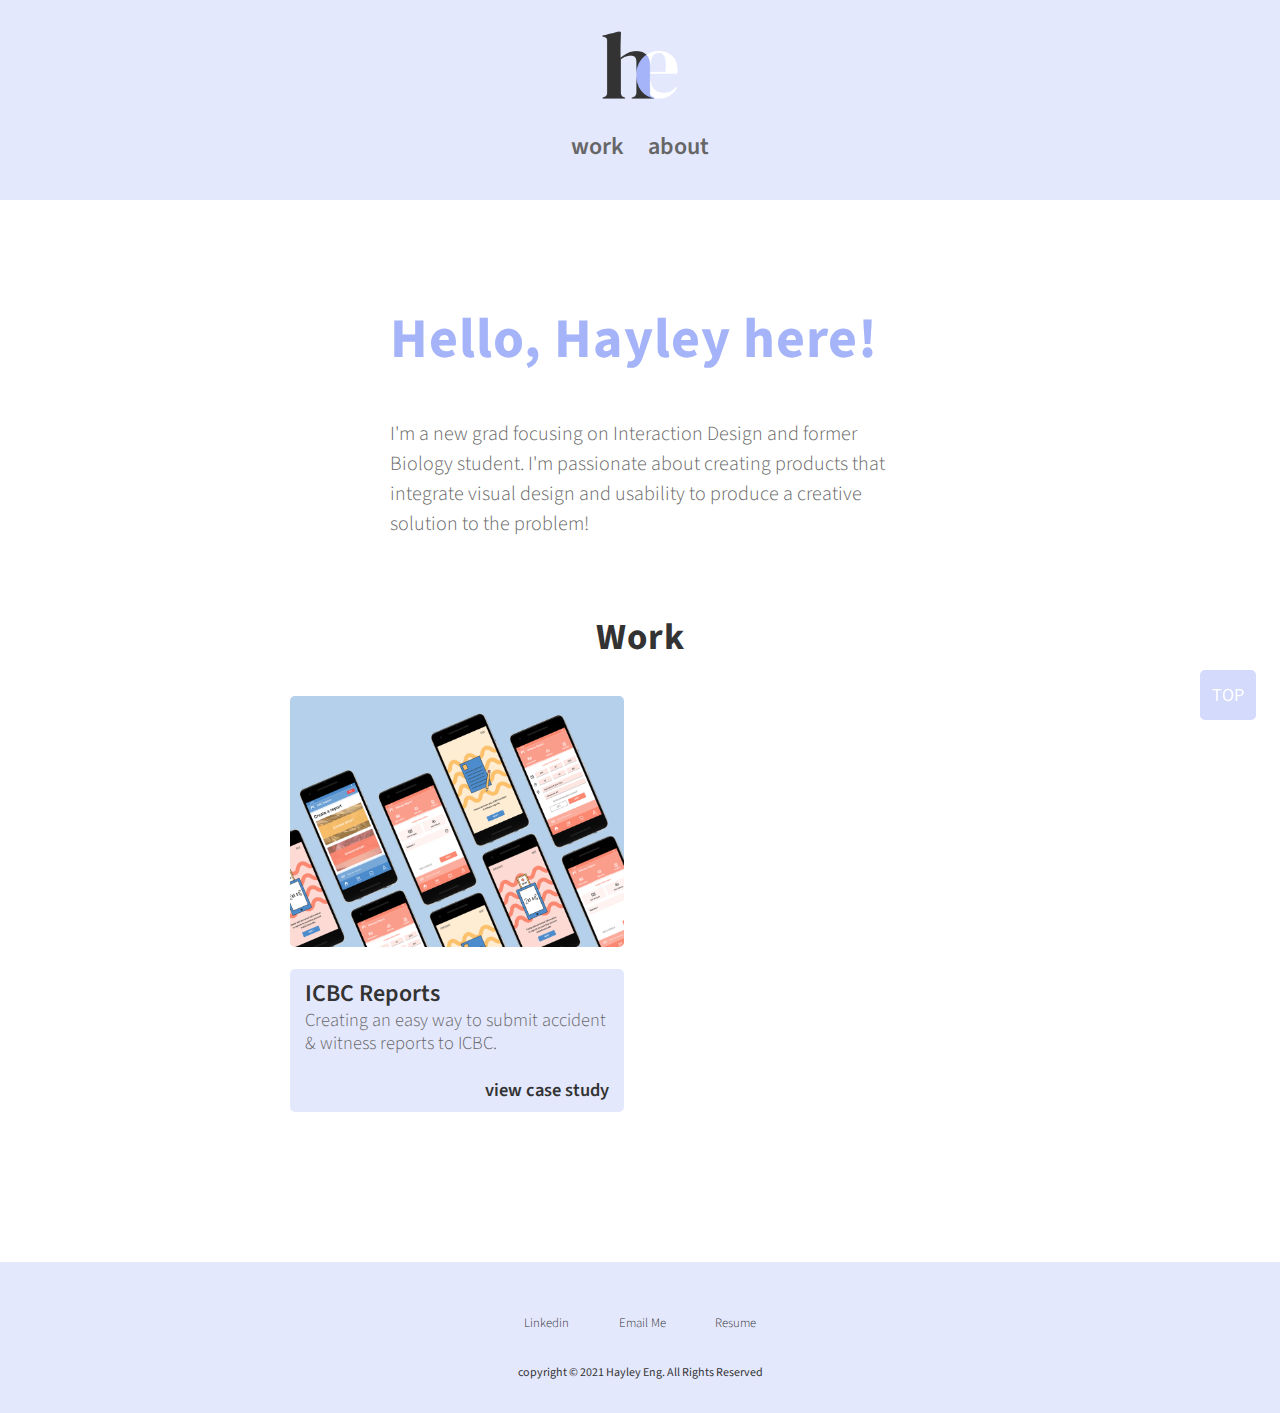
==== hayleyeng/index.html @ 1d19546e "Add files via upload" ====
<!DOCTYPE html>
<html lang="en">
<head>
    <meta charset="UTF-8">
    <meta name="viewport" content="width=device-width, initial-scale=1.0">
    <title>Hayley Eng</title>

    <link rel="shortcut icon" type="image/png" href="images/favicon-circle.png">

    <link rel="preconnect" href="https://fonts.gstatic.com">
    <link href="https://fonts.googleapis.com/css2?family=Playfair+Display:wght@700&family=Source+Sans+Pro:wght@300;400;600&display=swap" rel="stylesheet">

    <link rel="stylesheet" href="https://cdnjs.cloudflare.com/ajax/libs/font-awesome/5.15.1/css/all.min.css" integrity="sha512-+4zCK9k+qNFUR5X+cKL9EIR+ZOhtIloNl9GIKS57V1MyNsYpYcUrUeQc9vNfzsWfV28IaLL3i96P9sdNyeRssA==" crossorigin="anonymous" />

    <link rel="stylesheet" href="css/styles.css">
</head>
<body>
    <div id="top">

    </div>    


    <header >
       
        <div class="logo-menu"><div class="logo">
        <img src="images/hayleywebsite-logo.png" alt="logo">
        </div>
        
        <div class="nav-menu">
        <i onclick="dropDown()" class="fas fa-bars" id="open-menu"></i>
        </div></div>

        <nav class="navigation">
            <ul>
                <li>
                    <a href="index.html">Work</a>
                </li>
                <li>
                    <a href="pages/about.html">About</a>
                </li>
               
            </ul>
        </nav>

    </header>

<main>

<div class="hello-intro">
    
    <h1 class="hello">Hello, Hayley here!</h1>

    <div class="introduction">I'm a new grad focusing on Interaction Design and former Biology student. I'm passionate about creating products that integrate visual design and usability to produce a creative solution to the problem!</div>



</div>

<h1 class="work">Work</h1>

<div class="work-gallery">    

<!-- Project 1 -->

    <div class="project">
        <a href="pages/ICBC-reports.html"><img src="images/ICB-layout-blue.png" alt="ICBC-reports"></a>

        <div class="project-info">

            <div class="project-name">
                <a href="pages/ICBC-reports.html">ICBC Reports</a>
            </div>
            <div class="project-intro">
                Creating an easy way to submit accident & witness reports to ICBC.
            </div>

            <div class="work-link">
                <a href="pages/ICBC-reports.html">View Case Study</a>
            </div>
        </div>

    </div>


</div>


</main>

<footer>
    <div class="extra-links">
        <ul>
            <li><a href="https://www.linkedin.com/in/hayleyeng/" target="_blank"><i class="fab fa-linkedin"></i>Linkedin</a></li>

            <li><a href="mailto:hayleyeng97@gmail.com"><i class="fas fa-at"></i>Email Me</a></li>

            <li><a href="https://drive.google.com/file/d/1YfNT4rEw1yVwobBhuE-TknI_xZK_dXEF/view?usp=sharing" target="_blank"><i class="far fa-file"></i>Resume</a></li>
        </ul>

    </div>

    <div class="copyright">copyright &copy 2021 Hayley Eng. All Rights Reserved</div>

</footer>

<div class="drop-menu hide" id="drop-menu">
    <ul>
        <li><a href="index.html"><i class="fas fa-briefcase"></i>work</a></li>

        <li><a href="pages/about.html"><i class="fas fa-user-circle"></i>about</a></li>
        
        <li><a href="https://drive.google.com/file/d/1YfNT4rEw1yVwobBhuE-TknI_xZK_dXEF/view?usp=sharing" target="_blank"><i class="far fa-file"></i>resume</a></li>
    </ul>


</div>

<div class="return-top">
    <a href="#top">TOP</a>
</div>

<script src="js/scripts.js"></script>

</body>


</html>
---- hayleyeng/css/styles.css ----
img{
    max-width: 100%;
    height: auto;
}

body{
    margin: 0;
}

/* typography */

h1{
    font-family: 'Source Sans Pro', sans-serif;
    color: #333333;
    letter-spacing: 1px;
    margin: 0;
}

body{
    font-family: 'Source Sans Pro', sans-serif;
    color: #666666;
    font-weight: 300;
    font-size: 1.15rem;
}
/* header */

.logo img{
    width: 1.5rem;
    height: auto;
}

.navigation{
    display: none;
}

.navigation li{
    list-style-type: none;

}

.navigation a{
    color: #666666;
    text-decoration: none;
}

header{
    
    background-color:#E4E8FD;
    width: 100%;
    padding: 0.625rem 4rem;

    position: fixed;
    z-index: 9999;
    top: 0;

    box-sizing: border-box;
   

}

.logo-menu{
    display: flex;
    justify-content: space-between;
    align-items: center;
}

.nav-menu{
    color: #666666;
    font-size: 1.5rem;
}

.navigation a:hover{
   
    transition: 0.3s;
    color: #a5b4f9;
}

/* intro */

main{
    margin: 6.25rem 4rem;


}

.hello{
    margin: 2.5rem 0;
    color: #a5b4f9;
    font-size: 3.5rem;
}

.introduction{
    line-height: 1.5;
    margin-bottom: 2.5rem;
    font-size: 1.25rem;
}

/* work */

.work{
    margin-bottom: 2.5rem;
    max-width: 43.75rem;
    margin: auto;
    padding: 2rem 0;
}

.project{
    margin-bottom: 3.125rem;
}

.project img{
    border-radius: 0.3125rem;
}

.project-name{
    font-weight: 600;
    font-size: 1.5rem;
    
}

.project-name a{
    color: #333333;
    text-decoration: none;
}

.project-name a:hover{
    color: #a5b4f9;
    transition: 0.3s;
}

.work-link{
    margin-top: 1.5rem;
}

.work-link a{
    text-decoration: none;
    color: #333333;
    padding: 0.625rem 1.25rem;
    border: 0.3125rem solid #a5b4f9;
    border-radius: 0.3125rem;

    font-weight: 600;
    text-transform: lowercase;

}

.work-link a:hover{
    color: #a5b4f9;
    transition: 0.3s;
}

.project-info{
    line-height: 2;
}



/* footer */

footer{
    margin-top: 0.3125rem;
    background-color: #E4E8FD;
    padding: 2rem 0;


    
}

.extra-links{
    /* margin-top: 100px; */
    margin-bottom: 1rem;
}

.extra-links ul{
    margin: 0;
    padding: 0;
    text-align: center;
   
}

.extra-links li{
    display: inline-block;
    list-style-type: none;
    margin: 0 0.625rem;
    

}

.extra-links a{
    display: block;
    text-decoration: none;
    color: #333333;
    
    background-color: #E4E8FD;
    padding: 1rem 0.8rem;
    border-radius: 50%;
    font-size: 0.8rem;


  
}

.extra-links a:hover{
    color: #a5b4f9;
    transition: 0.3s;
}

.extra-links i{
    display: block;
    font-size: 1rem;
    padding-bottom: 0.25rem;
}

.copyright{
    font-size: 0.75rem;
    font-weight: 400;
    color: #333333;
    text-align: center;

    /* margin-bottom: 50px; */
}


/* drop down menu */


.drop-menu{
    display: none;
    position: fixed;
    top: 3.125rem;
    right: 0;
    width: 100%;
    
    

    text-align: center;
    background-color: rgba(255, 255, 255, 0.7);
    
    line-height: 3;
    
    border-bottom-left-radius: 1.25rem;
    border-bottom-right-radius: 1.25rem;
    

    z-index:99;
    
    box-shadow: 0px 0.625rem 1.25rem rgba(0,0,0,0.1);
    backdrop-filter: blur(10px);
}

.show{
    display: block;
    
    
}

.nav-menu:hover{
    color: #a5b4f9;
    transition: 0.3s;
}

.drop-menu ul{
    padding: 0;
    margin: 0;

    padding-top: 1.5rem;
    padding-bottom: 0.625rem;
    
}

.drop-menu li{
    list-style-type: none;
}

.drop-menu a{
    text-decoration: none;
    color: #666666;

    font-weight: 600;
    font-size: 1.5rem;

}

.drop-menu a:hover{
    color: #a5b4f9;
    transition: 0.3s;
}

.drop-menu i{
  
    padding-right: 1.25rem;
}


/* return to top */

.return-top{
    position: fixed;
    bottom: 12rem;
    right: 1.5rem;
}

.return-top a{
    text-decoration: none;
    padding: 0.75rem;
    border-radius: 5px;
    background-color:#a5b4f97e;
    font-weight: 400;
    color: white;
}

.return-top a:hover{
    color: #999999;
    transition: 0.3s;
}

/* Media Query */


/* Tablet size (ipad)*/

@media screen and (min-width: 600px){


header{
    display: block;
    text-align: center;

    width: 100%;
    height: 12.5rem;

    position: static;
}

.logo{
    padding-top: 1rem;

}

.logo img{
    width: 4.875rem;
    height: auto;
}

.logo-menu{
    justify-content: center;
}

.nav-menu{
    display: none;
}

.navigation{
    display: block;
   
    
}

.navigation ul{
    padding: 0;
}

.navigation li{
    display: inline-block;
    padding: 0 0.625rem;
}

.navigation a{
    font-weight: 600;
    font-size: 1.5rem;
    text-transform: lowercase;
}


.hello-intro{
    width: 31.25rem;
    margin: auto;
    
}

.work{
    text-align: center;
}



.work-gallery{
    display: grid;
    grid-template-columns: 1fr 1fr;
    grid-gap: 2rem;

    max-width: 31.25rem;
margin: auto;
}

.project-info{
    background-color: #E4E8FD;
    border-radius: 0.3125rem;

    text-align: left;
    margin-top: 0.9375rem;
    padding: 0.625rem 0.9375rem;

    line-height: 1.25;
}

.work-link{
    text-align: right;
}

.work-link a{
    border: 0;
    padding: 0;
    
}

.work-link a:hover{
    border: 0;

}
}


/* desktop size */


@media screen and (min-width: 900px){


.work-gallery{
    max-width: 43.75rem;
    margin: auto;
}


}
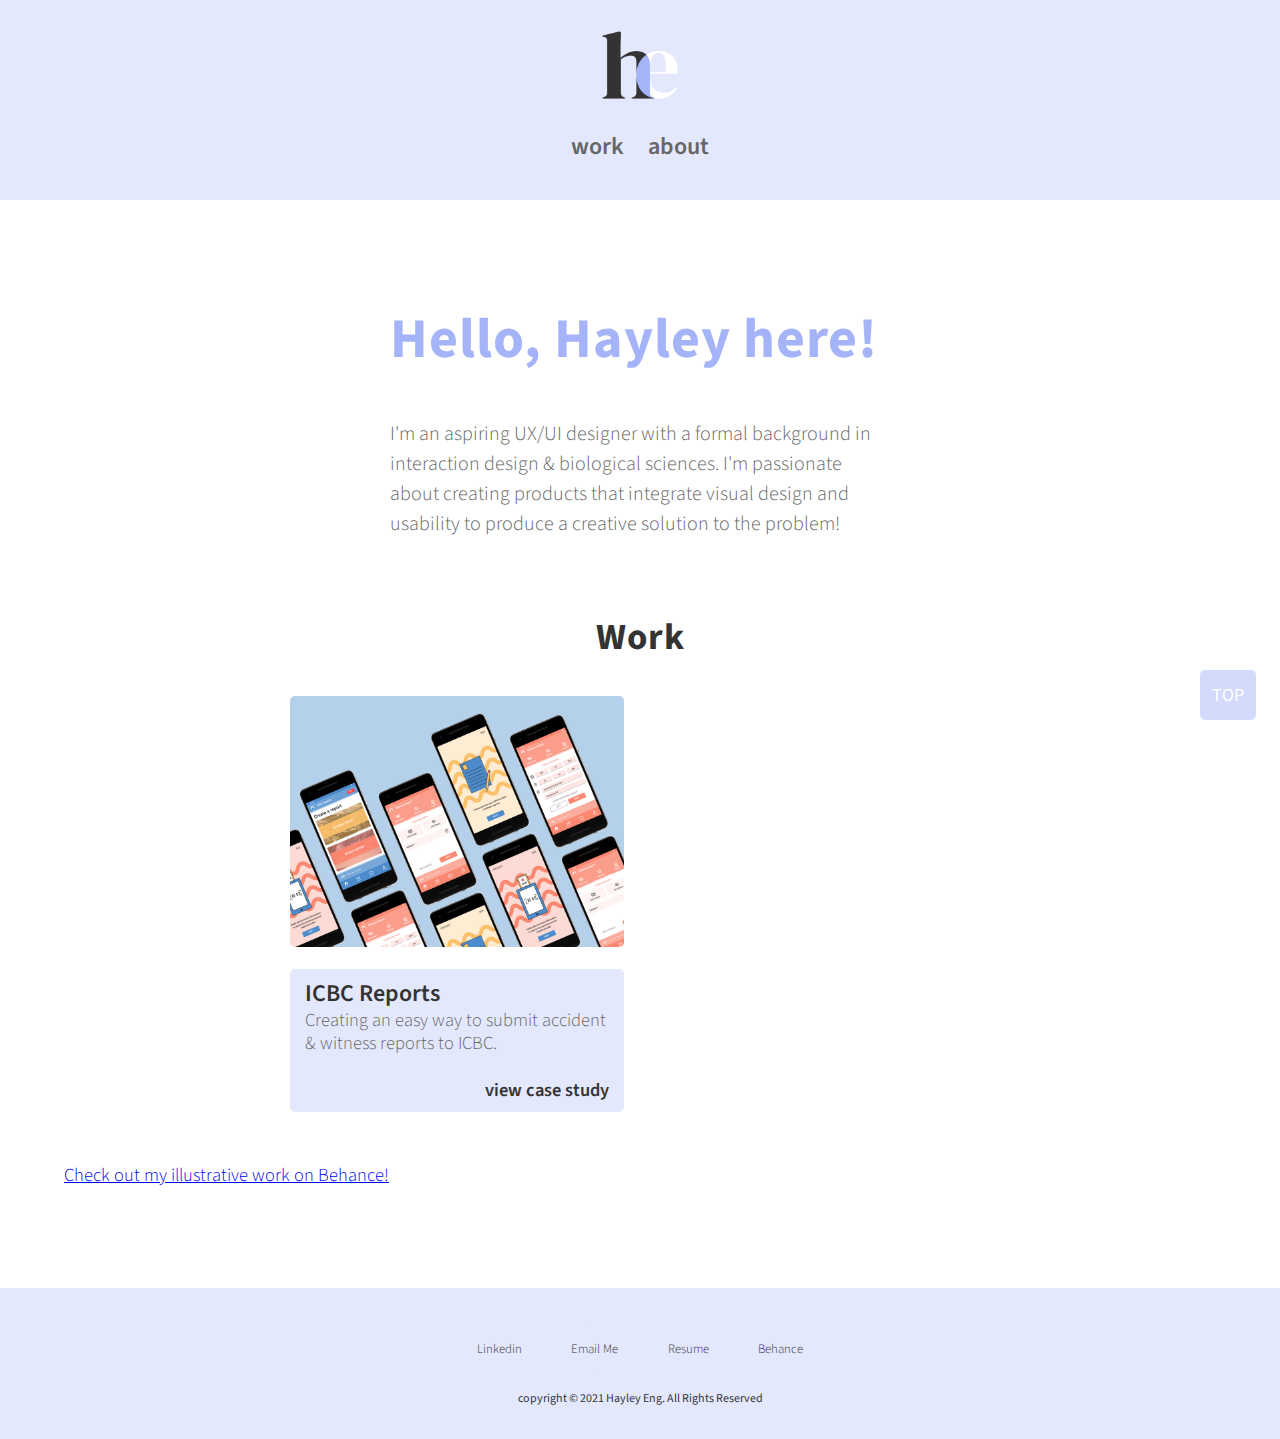
==== commit 5603dab4: "Update index.html" ====
--- a/hayleyeng/index.html
+++ b/hayleyeng/index.html
@@ -5,7 +5,7 @@
     <meta name="viewport" content="width=device-width, initial-scale=1.0">
     <title>Hayley Eng</title>
 
-    <link rel="shortcut icon" type="image/png" href="images/favicon-circle.png">
+    <link rel="shortcut icon" type="image/png" href="images/favicon-circle.png?">
 
     <link rel="preconnect" href="https://fonts.gstatic.com">
     <link href="https://fonts.googleapis.com/css2?family=Playfair+Display:wght@700&family=Source+Sans+Pro:wght@300;400;600&display=swap" rel="stylesheet">
@@ -50,7 +50,11 @@
     
     <h1 class="hello">Hello, Hayley here!</h1>
 
-    <div class="introduction">I'm a new grad focusing on Interaction Design and former Biology student. I'm passionate about creating products that integrate visual design and usability to produce a creative solution to the problem!</div>
+    <div class="introduction">
+        <p>I'm an aspiring UX/UI designer with a formal background in interaction design & biological sciences. I'm passionate about creating products that integrate visual design and usability to produce a creative solution to the problem!</p>
+
+        
+    </div>
 
 
 
@@ -81,8 +85,30 @@
 
     </div>
 
+    <div class="project" style="display:none">
+        <a href="#"><img src="images/coming-soon.png" alt="ICBC-reports-design-system"></a>
+
+        <div class="project-info">
+
+            <div class="project-name">
+                <a href="pages/ICBC-reports.html">ICBC Reports: Design System</a>
+            </div>
+            <div class="project-intro">
+                Currently under construction.
+               
+            </div>
+
+            <div class="work-link">
+                <a href="#">coming soon!</a>
+            </div>
+        </div>
+
+    </div>
+
 
 </div>
+
+<div class="behance-link"><a href="https://www.behance.net/hayleyeng" target="_blank">Check out my illustrative work on Behance!</a></div>
 
 
 </main>
@@ -95,6 +121,8 @@
             <li><a href="mailto:hayleyeng97@gmail.com"><i class="fas fa-at"></i>Email Me</a></li>
 
             <li><a href="https://drive.google.com/file/d/1YfNT4rEw1yVwobBhuE-TknI_xZK_dXEF/view?usp=sharing" target="_blank"><i class="far fa-file"></i>Resume</a></li>
+
+            <li><a href="https://www.behance.net/hayleyeng" target="_blank"><i class="fab fa-behance"></i>Behance</a></li>
         </ul>
 
     </div>
@@ -105,11 +133,15 @@
 
 <div class="drop-menu hide" id="drop-menu">
     <ul>
-        <li><a href="index.html"><i class="fas fa-briefcase"></i>work</a></li>
+        <li><a href="index.html"><i class="fas fa-briefcase"></i>Work</a></li>
 
-        <li><a href="pages/about.html"><i class="fas fa-user-circle"></i>about</a></li>
+        <li><a href="pages/about.html"><i class="fas fa-user-circle"></i>About</a></li>
         
-        <li><a href="https://drive.google.com/file/d/1YfNT4rEw1yVwobBhuE-TknI_xZK_dXEF/view?usp=sharing" target="_blank"><i class="far fa-file"></i>resume</a></li>
+        <li><a href="https://www.behance.net/hayleyeng" target="_blank"><i class="far fa-file"></i>Resume</a></li>
+
+        <li><a href="https://drive.google.com/file/d/1YfNT4rEw1yVwobBhuE-TknI_xZK_dXEF/view?usp=sharing" target="_blank"><i class="fab fa-behance"></i>Behance</a></li>
+
+        
     </ul>
 
 
@@ -124,4 +156,4 @@
 </body>
 
 
-</html>+</html>
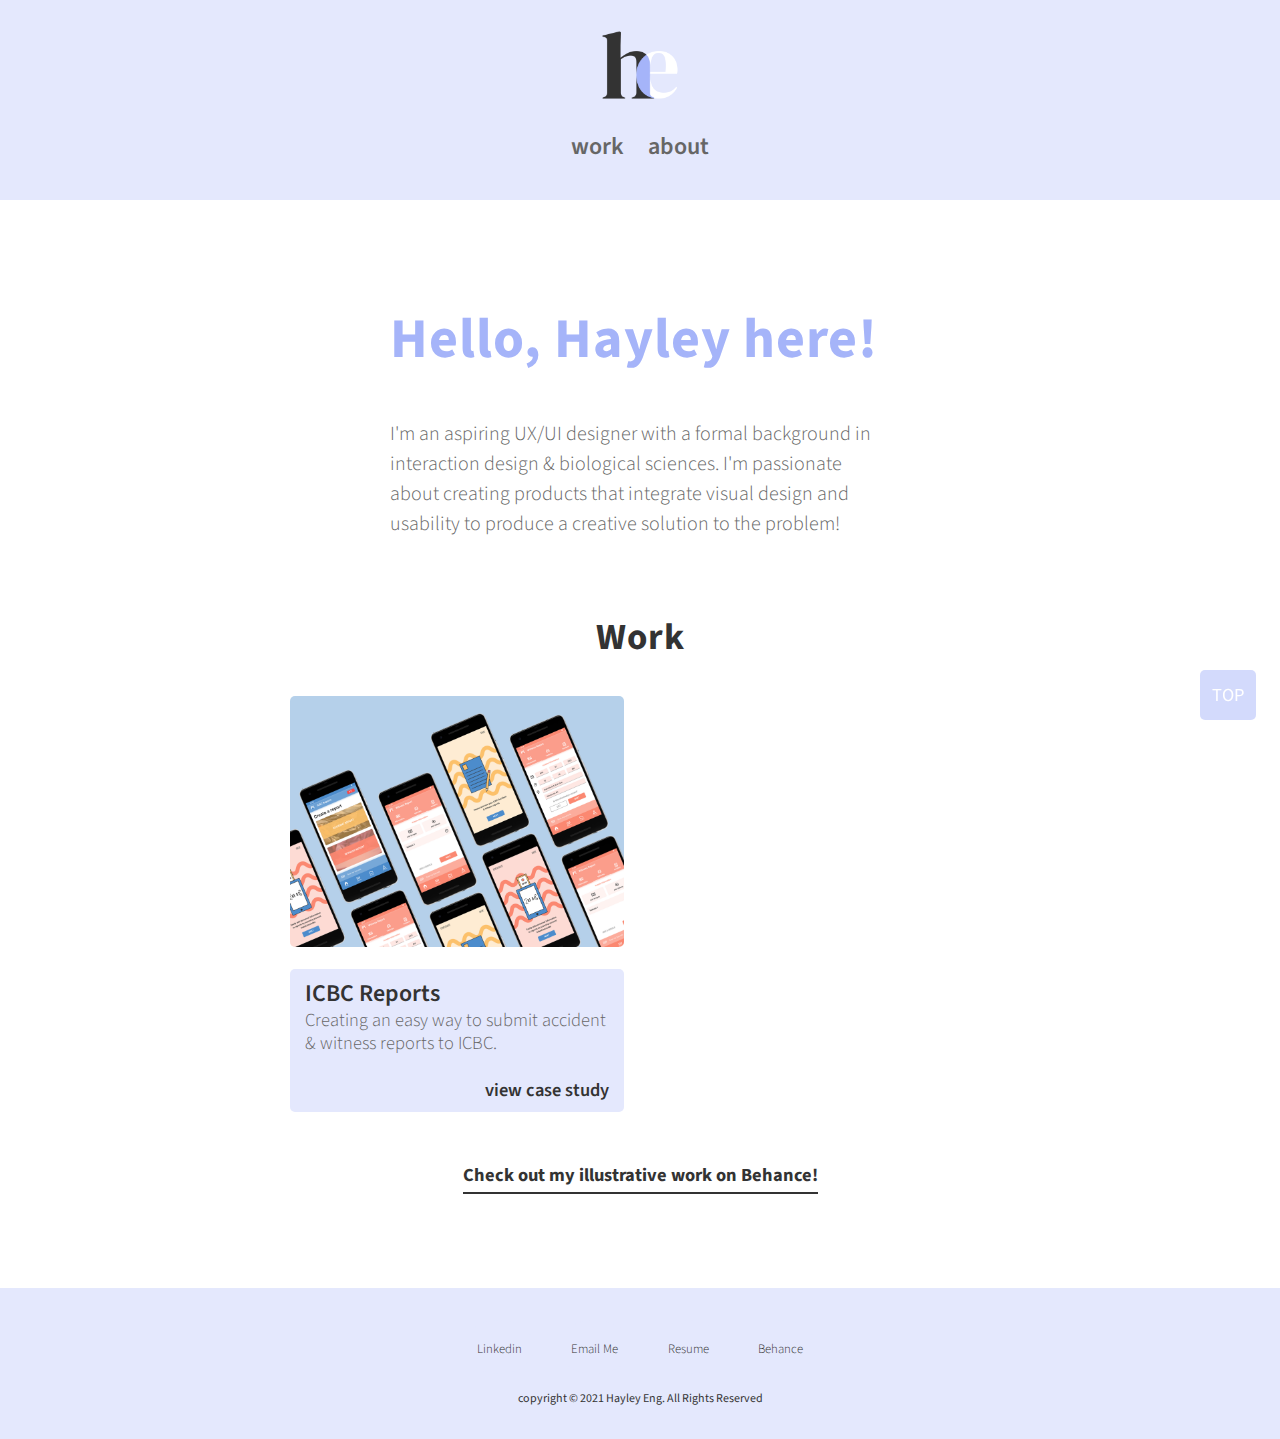
==== commit f44d587e: "Update index.html" ====
--- a/hayleyeng/index.html
+++ b/hayleyeng/index.html
@@ -137,9 +137,9 @@
 
         <li><a href="pages/about.html"><i class="fas fa-user-circle"></i>About</a></li>
         
-        <li><a href="https://www.behance.net/hayleyeng" target="_blank"><i class="far fa-file"></i>Resume</a></li>
+        <li><a href="https://drive.google.com/file/d/1YfNT4rEw1yVwobBhuE-TknI_xZK_dXEF/view?usp=sharing" target="_blank"><i class="far fa-file"></i>Resume</a></li>
 
-        <li><a href="https://drive.google.com/file/d/1YfNT4rEw1yVwobBhuE-TknI_xZK_dXEF/view?usp=sharing" target="_blank"><i class="fab fa-behance"></i>Behance</a></li>
+        <li><a href="https://www.behance.net/hayleyeng" target="_blank"><i class="fab fa-behance"></i>Behance</a></li>
 
         
     </ul>
--- a/hayleyeng/css/styles.css
+++ b/hayleyeng/css/styles.css
@@ -153,6 +153,25 @@
     line-height: 2;
 }
 
+.behance-link{
+    text-align: center;
+    margin: auto;
+}
+
+.behance-link a{
+    color: #333333;
+    text-decoration: none;
+    border-bottom: 2.5px solid #333333;
+    padding-bottom: 0.25rem;
+    font-weight: 700;
+}
+
+.behance-link a:hover{
+    color: #a5b4f9;
+    padding-bottom: 0.5rem;
+    border-bottom: 2.5px solid #a5b4f9;
+    transition: 0.3s;
+}
 
 
 /* footer */
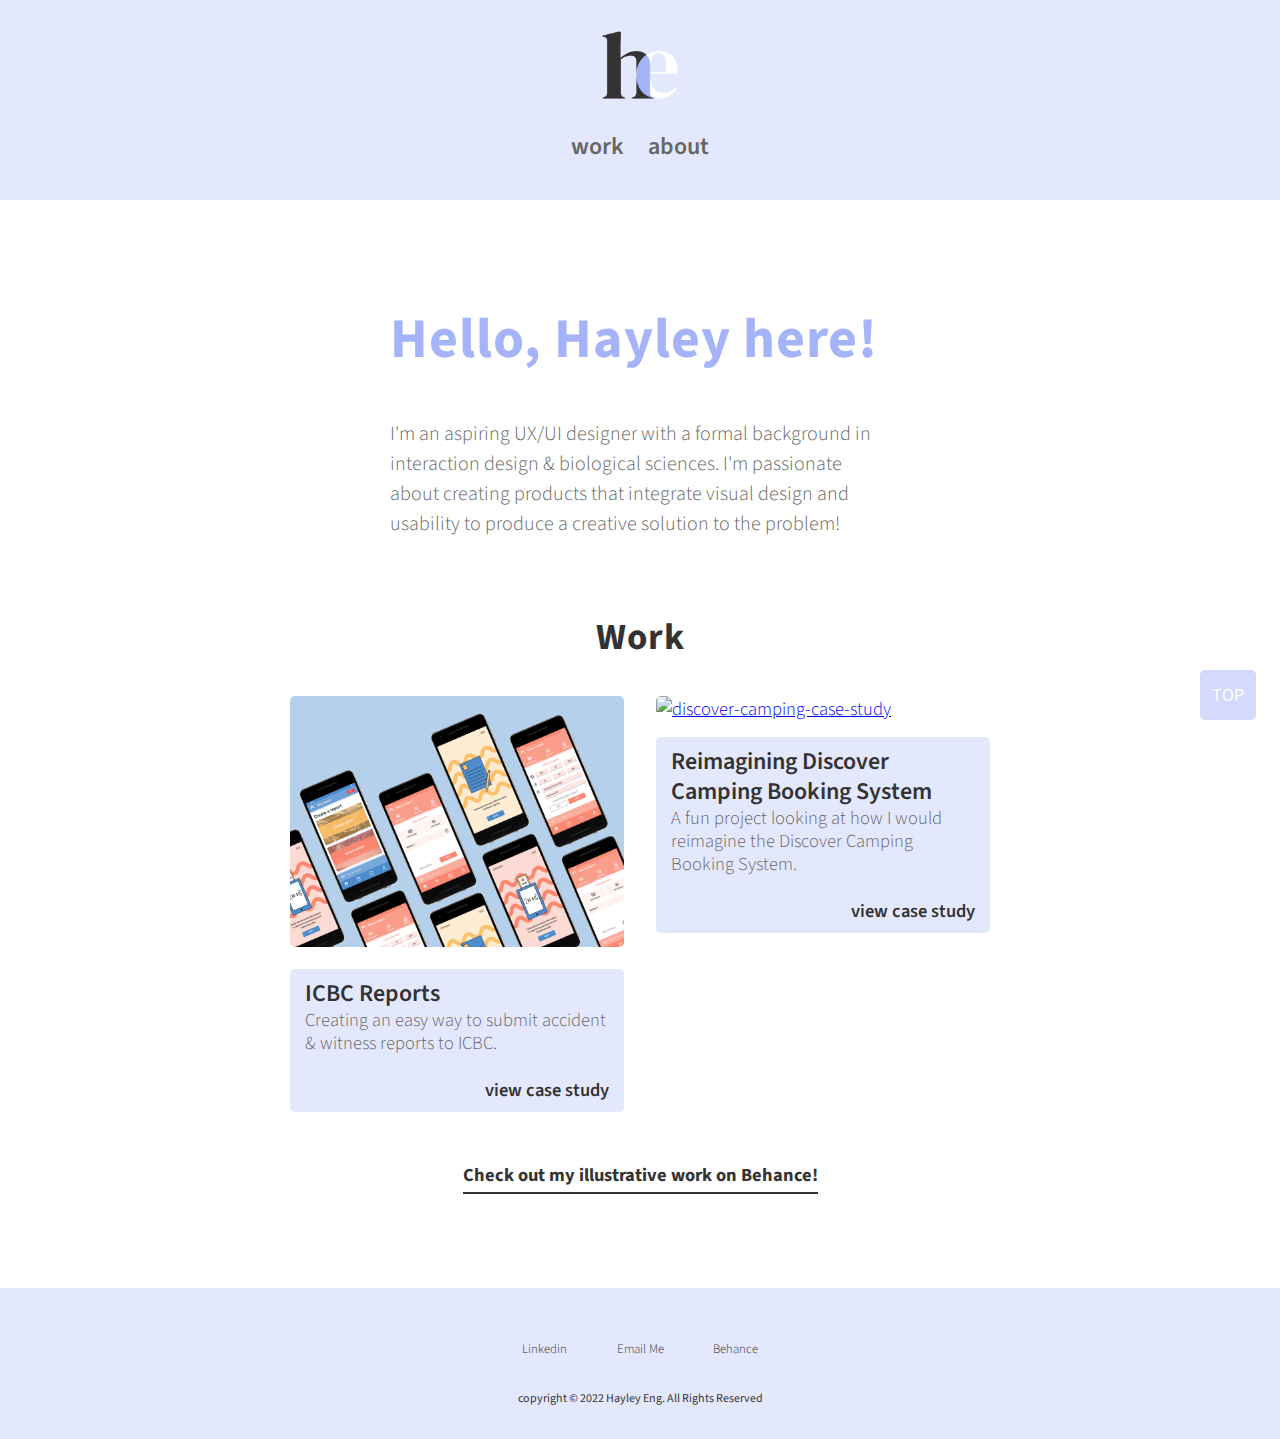
==== commit bbe7d5d2: "Update index.html" ====
--- a/hayleyeng/index.html
+++ b/hayleyeng/index.html
@@ -85,21 +85,21 @@
 
     </div>
 
-    <div class="project" style="display:none">
-        <a href="#"><img src="images/coming-soon.png" alt="ICBC-reports-design-system"></a>
+    <div class="project">
+        <a href="pages/discover-camping.html"><img src="images/dc-images/dc-banner-1.png" alt="discover-camping-case-study"></a>
 
         <div class="project-info">
 
             <div class="project-name">
-                <a href="pages/ICBC-reports.html">ICBC Reports: Design System</a>
+                <a href="pages/discover-camping.html">Reimagining Discover Camping Booking System</a>
             </div>
             <div class="project-intro">
-                Currently under construction.
+                A fun project looking at how I would reimagine the Discover Camping Booking System.
                
             </div>
 
             <div class="work-link">
-                <a href="#">coming soon!</a>
+                <a href="pages/discover-camping.html">View case study</a>
             </div>
         </div>
 
@@ -120,14 +120,12 @@
 
             <li><a href="mailto:hayleyeng97@gmail.com"><i class="fas fa-at"></i>Email Me</a></li>
 
-            <li><a href="https://drive.google.com/file/d/1YfNT4rEw1yVwobBhuE-TknI_xZK_dXEF/view?usp=sharing" target="_blank"><i class="far fa-file"></i>Resume</a></li>
-
             <li><a href="https://www.behance.net/hayleyeng" target="_blank"><i class="fab fa-behance"></i>Behance</a></li>
         </ul>
 
     </div>
 
-    <div class="copyright">copyright &copy 2021 Hayley Eng. All Rights Reserved</div>
+    <div class="copyright">copyright &copy 2022 Hayley Eng. All Rights Reserved</div>
 
 </footer>
 
@@ -136,8 +134,7 @@
         <li><a href="index.html"><i class="fas fa-briefcase"></i>Work</a></li>
 
         <li><a href="pages/about.html"><i class="fas fa-user-circle"></i>About</a></li>
-        
-        <li><a href="https://drive.google.com/file/d/1YfNT4rEw1yVwobBhuE-TknI_xZK_dXEF/view?usp=sharing" target="_blank"><i class="far fa-file"></i>Resume</a></li>
+       
 
         <li><a href="https://www.behance.net/hayleyeng" target="_blank"><i class="fab fa-behance"></i>Behance</a></li>
 
